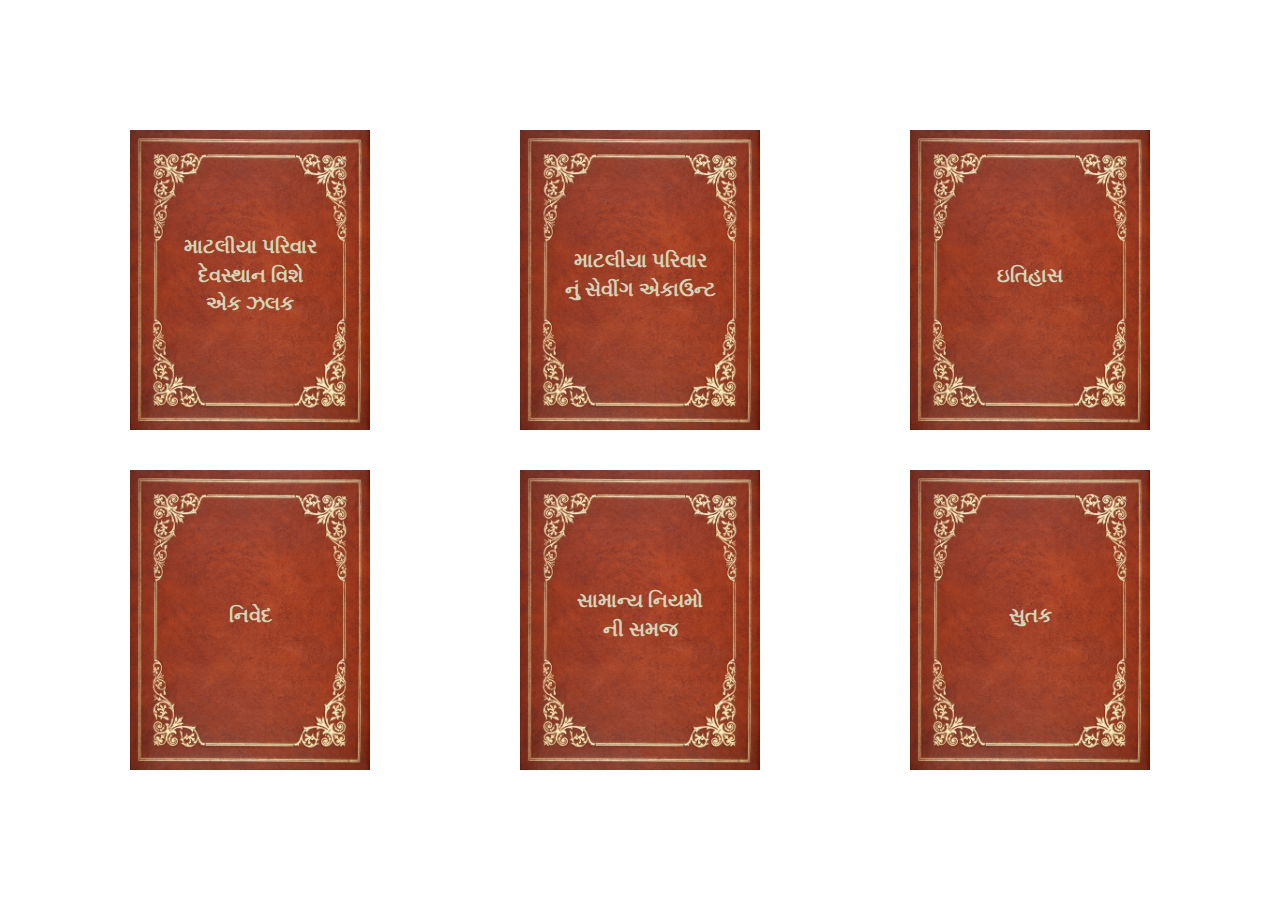
==== navigation.html @ 5955dcc8 "Update for latest changes" ====
<html>

<head>
  <!-- <meta name="viewport" content="width=device-width, initial-scale=1"/> -->
  <link rel="stylesheet" type="text/css" href="https://maxcdn.bootstrapcdn.com/bootstrap/3.3.6/css/bootstrap.min.css">
  <link href="./style.css" rel="stylesheet" />
  <style>
  body {
  text-align: center;
  text-transform: uppercase;
  overflow: hidden;
  }

.box {
  display: flex;
  align-items: center;
  justify-content: center;
  margin: 20px 0;
  padding: 10px;
  height: 30rem;
  color: #c56517;
  font-size: 2rem;
  background: url(./flip/closebook.jpg);
  background-size: contain;
  background-repeat: no-repeat;
  background-position: 50% 50%;
  font-family: 'Baloo Bhai 2', cursive;
}

.container{
  margin: 0;
  position: absolute;
  top: 50%;
  left: 50%;
  -ms-transform: translate(-50%, -50%);
  transform: translate(-50%, -50%);
}

.box a {
  text-decoration: none;
  color: #d4d3b5;
  font-weight: bolder;
}

</style>
</head>
<body>
<div class="container">
  <div class="row">
    
    <div class="col-lg-4 col-sm-6">
      <div class="box">
        <a href="flip/index.html?id=1"><p>માટલીયા પરિવાર </br> દેવસ્થાન વિશે </br> એક ઝલક</p></a>
      </div>
    </div>
    
    <div class="col-lg-4 col-sm-6">
      <div class="box">
        <a href="flip/index.html?id=5"><p>માટલીયા પરિવાર </br> નું સેવીંગ એકાઉન્ટ</p></a>
      </div>
    </div>
    
    <div class="col-lg-4 col-sm-6">
      <div class="box">
        <a href="flip/index.html?id=6"><p>ઇતિહાસ</p></a>
      </div>
    </div>  
 
    <div class="col-lg-4 col-sm-6">
      <div class="box">
        <a href="flip/index.html?id=23"><p>નિવેદ</p></a>
      </div>
    </div>
    
    <div class="col-lg-4 col-sm-6">
      <div class="box">
        <a href="flip/index.html?id=28"><p>સામાન્ય નિયમો </br> ની સમજ</p></a>
      </div>
    </div>
    
    <div class="col-lg-4 col-sm-6">
      <div class="box">
        <a href="flip/index.html?id=30"><p>સુતક</p></a>
      </div>
    </div>  
  </div>
</div>


<script src="https://code.jquery.com/jquery-2.2.4.min.js"></script>
</body>
</html>
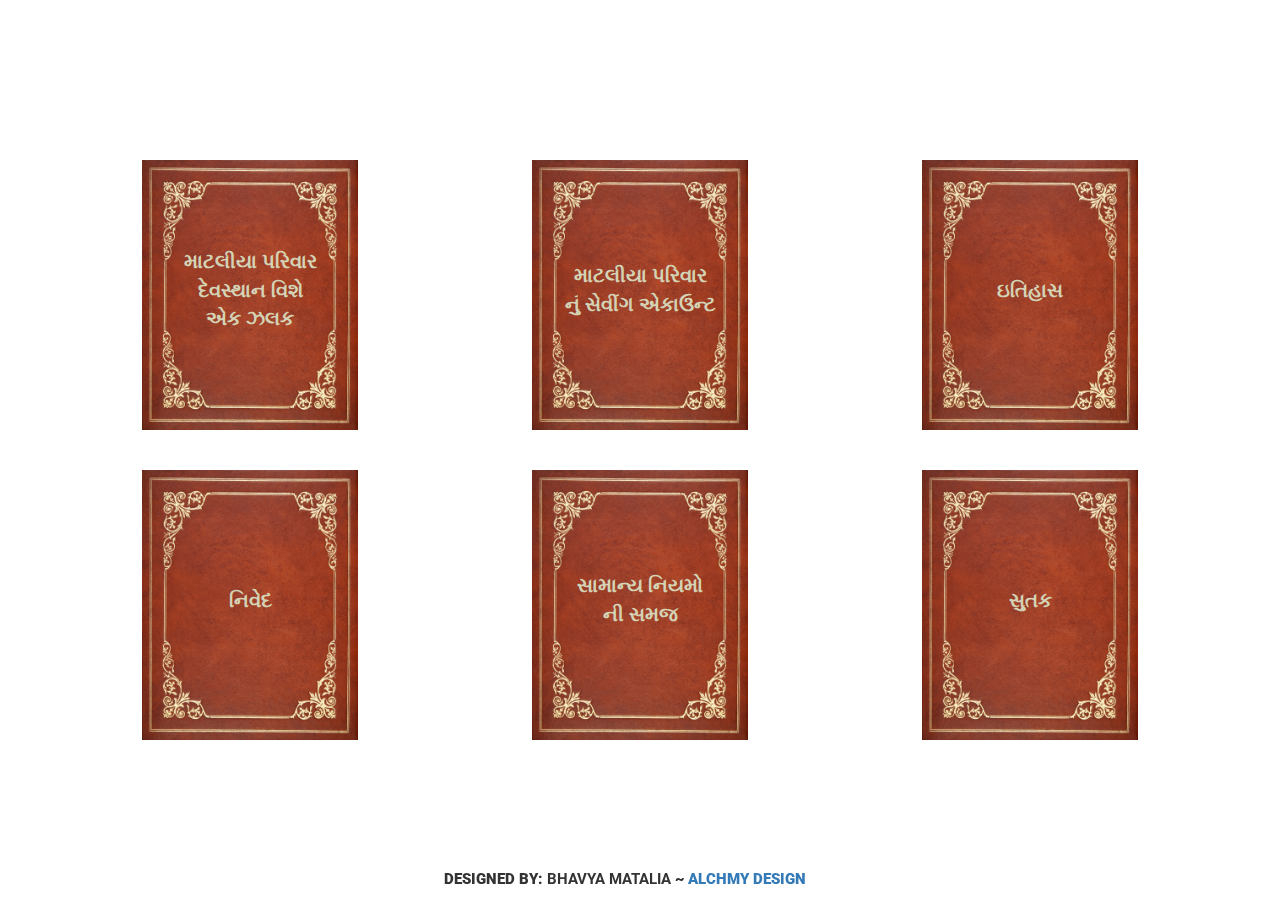
==== commit c6e0d3ff: "Upate for latest changes" ====
--- a/navigation.html
+++ b/navigation.html
@@ -3,6 +3,9 @@
 <head>
   <!-- <meta name="viewport" content="width=device-width, initial-scale=1"/> -->
   <link rel="stylesheet" type="text/css" href="https://maxcdn.bootstrapcdn.com/bootstrap/3.3.6/css/bootstrap.min.css">
+  <link rel="preconnect" href="https://fonts.googleapis.com">
+  <link rel="preconnect" href="https://fonts.gstatic.com" crossorigin>
+  <link href="https://fonts.googleapis.com/css2?family=Roboto:wght@300;500&display=swap" rel="stylesheet">
   <link href="./style.css" rel="stylesheet" />
   <style>
   body {
@@ -17,7 +20,7 @@
   justify-content: center;
   margin: 20px 0;
   padding: 10px;
-  height: 30rem;
+  height: 27rem;
   color: #c56517;
   font-size: 2rem;
   background: url(./flip/closebook.jpg);
@@ -36,10 +39,29 @@
   transform: translate(-50%, -50%);
 }
 
-.box a {
-  text-decoration: none;
+a {
+text-decoration: none; 
+}
+
+a p{
   color: #d4d3b5;
   font-weight: bolder;
+}
+
+a:hover {
+  text-decoration: none;
+}
+
+.footer {
+  position: fixed;
+  bottom: 0;
+  text-align: center;
+  justify-content: center;
+  left: 50%;
+  transform: translate(-50%, 0);
+  font-family: 'Roboto', sans-serif;
+  font-weight: 900;
+  font-size: 1.5rem;
 }
 
 </style>
@@ -49,42 +71,57 @@
   <div class="row">
     
     <div class="col-lg-4 col-sm-6">
+      <a href="flip/index.html?id=1">
       <div class="box">
-        <a href="flip/index.html?id=1"><p>માટલીયા પરિવાર </br> દેવસ્થાન વિશે </br> એક ઝલક</p></a>
+        <p>માટલીયા પરિવાર </br> દેવસ્થાન વિશે </br> એક ઝલક</p>
       </div>
+      </a>
     </div>
     
     <div class="col-lg-4 col-sm-6">
+      <a href="flip/index.html?id=5">
       <div class="box">
-        <a href="flip/index.html?id=5"><p>માટલીયા પરિવાર </br> નું સેવીંગ એકાઉન્ટ</p></a>
+        <p>માટલીયા પરિવાર </br> નું સેવીંગ એકાઉન્ટ</p>
       </div>
+      </a>
+    </div>
+
+    <div class="col-lg-4 col-sm-6">
+      <a href="flip/index.html?id=6">
+      <div class="box">
+        <p>ઇતિહાસ</p>
+      </div>
+    </a>
+    </div>  
+ 
+    <div class="col-lg-4 col-sm-6">
+      <a href="flip/index.html?id=23">
+      <div class="box">
+        <p>નિવેદ</p>
+      </div>
+      </a>
     </div>
     
     <div class="col-lg-4 col-sm-6">
+      <a href="flip/index.html?id=28">
       <div class="box">
-        <a href="flip/index.html?id=6"><p>ઇતિહાસ</p></a>
+        <p>સામાન્ય નિયમો </br> ની સમજ</p>
       </div>
-    </div>  
- 
-    <div class="col-lg-4 col-sm-6">
-      <div class="box">
-        <a href="flip/index.html?id=23"><p>નિવેદ</p></a>
-      </div>
+      </a>
     </div>
     
     <div class="col-lg-4 col-sm-6">
+      <a href="flip/index.html?id=30">
       <div class="box">
-        <a href="flip/index.html?id=28"><p>સામાન્ય નિયમો </br> ની સમજ</p></a>
+        <p>સુતક</p>
       </div>
-    </div>
-    
-    <div class="col-lg-4 col-sm-6">
-      <div class="box">
-        <a href="flip/index.html?id=30"><p>સુતક</p></a>
-      </div>
+      </a>
     </div>  
   </div>
 </div>
+  <div class="row footer">
+    <p>Designed By: <b>Bhavya Matalia</b> ~ <a href="https://alchemydesign.in/">Alchmy Design</a></p>
+  </div>
 
 
 <script src="https://code.jquery.com/jquery-2.2.4.min.js"></script>
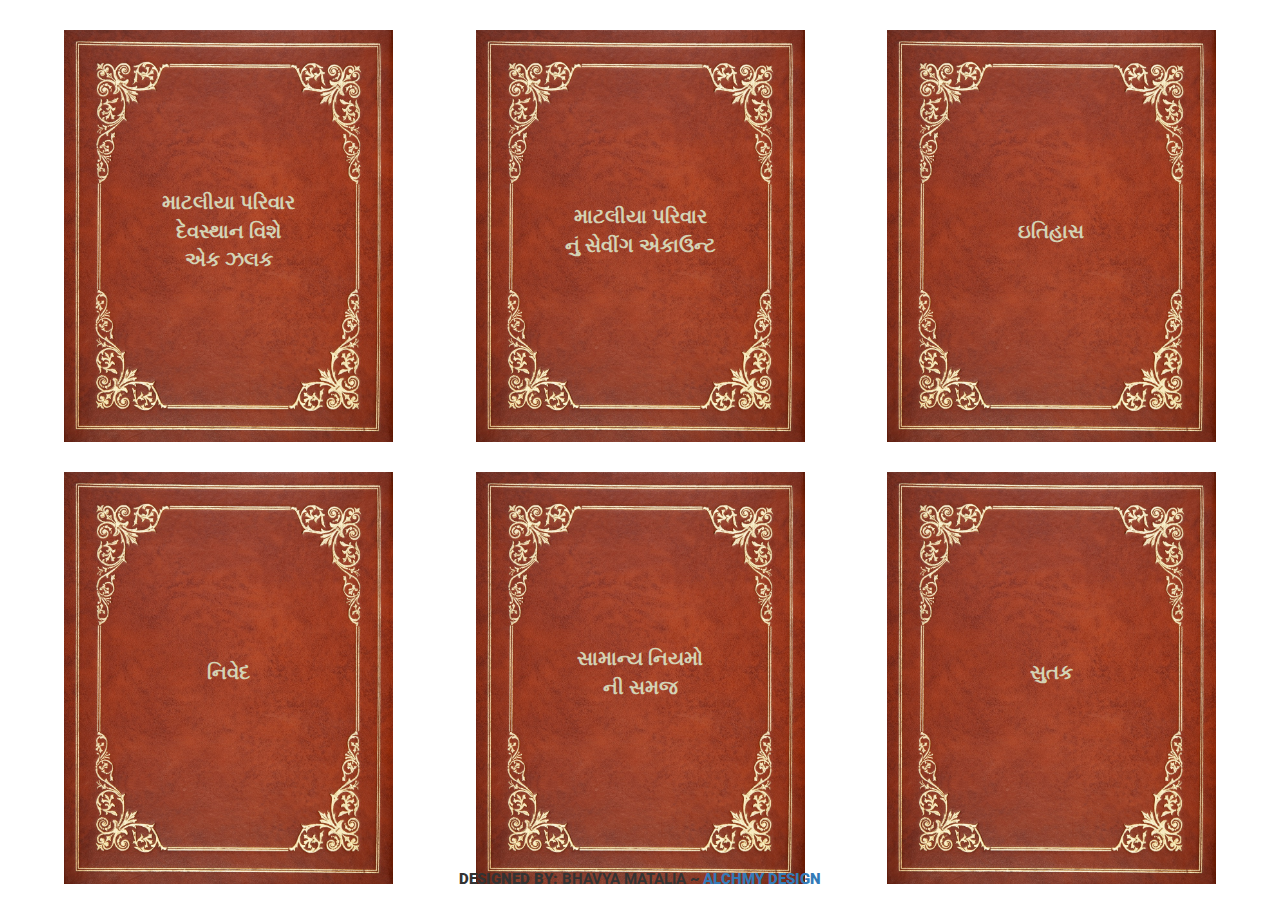
==== commit bfdf0936: "Update styles for mobile view" ====
--- a/navigation.html
+++ b/navigation.html
@@ -1,129 +1,163 @@
 <html>
+  <head>
+    <meta name="viewport" content="width=device-width, initial-scale=1" />
+    <link
+      rel="stylesheet"
+      type="text/css"
+      href="https://maxcdn.bootstrapcdn.com/bootstrap/3.3.6/css/bootstrap.min.css"
+    />
+    <link rel="preconnect" href="https://fonts.googleapis.com" />
+    <link rel="preconnect" href="https://fonts.gstatic.com" crossorigin />
+    <link
+      href="https://fonts.googleapis.com/css2?family=Roboto:wght@300;500&display=swap"
+      rel="stylesheet"
+    />
+    <link href="./style.css" rel="stylesheet" />
+    <style>
+      body {
+        text-align: center;
+        text-transform: uppercase;
+        overflow: hidden;
+        display: flex;
+        flex-direction: column;
+        height: 100vh;
+      }
 
-<head>
-  <!-- <meta name="viewport" content="width=device-width, initial-scale=1"/> -->
-  <link rel="stylesheet" type="text/css" href="https://maxcdn.bootstrapcdn.com/bootstrap/3.3.6/css/bootstrap.min.css">
-  <link rel="preconnect" href="https://fonts.googleapis.com">
-  <link rel="preconnect" href="https://fonts.gstatic.com" crossorigin>
-  <link href="https://fonts.googleapis.com/css2?family=Roboto:wght@300;500&display=swap" rel="stylesheet">
-  <link href="./style.css" rel="stylesheet" />
-  <style>
-  body {
-  text-align: center;
-  text-transform: uppercase;
-  overflow: hidden;
-  }
+      .box {
+        display: flex;
+        align-items: center;
+        justify-content: center;
+        padding: 10px;
+        height: 100%;
+        color: #c56517;
+        font-size: 1.5rem;
+        background: url(./flip/closebook.jpg);
+        background-size: contain;
+        background-repeat: no-repeat;
+        background-position: 50% 50%;
+        font-family: "Baloo Bhai 2", cursive;
+      }
 
-.box {
-  display: flex;
-  align-items: center;
-  justify-content: center;
-  margin: 20px 0;
-  padding: 10px;
-  height: 27rem;
-  color: #c56517;
-  font-size: 2rem;
-  background: url(./flip/closebook.jpg);
-  background-size: contain;
-  background-repeat: no-repeat;
-  background-position: 50% 50%;
-  font-family: 'Baloo Bhai 2', cursive;
-}
+      .wrapper {
+        flex-grow: 1;
+        justify-content: space-evenly;
+        align-content: space-evenly;
+        display: flex;
+        flex-wrap: wrap;
+        padding: 0 15px;
+        margin: 15px 0;
+      }
 
-.container{
-  margin: 0;
-  position: absolute;
-  top: 50%;
-  left: 50%;
-  -ms-transform: translate(-50%, -50%);
-  transform: translate(-50%, -50%);
-}
+      .box-wrapper {
+        width: 44%;
+        height: calc(30% - 7.5px);
+        margin: 15px 10px;
+      }
 
-a {
-text-decoration: none; 
-}
+      .box-wrapper a {
+        display: block;
+      }
 
-a p{
-  color: #d4d3b5;
-  font-weight: bolder;
-}
+      a {
+        text-decoration: none;
+        height: 100%;
+      }
 
-a:hover {
-  text-decoration: none;
-}
+      a p {
+        color: #d4d3b5;
+        font-weight: bolder;
+      }
 
-.footer {
-  position: fixed;
-  bottom: 0;
-  text-align: center;
-  justify-content: center;
-  left: 50%;
-  transform: translate(-50%, 0);
-  font-family: 'Roboto', sans-serif;
-  font-weight: 900;
-  font-size: 1.5rem;
-}
+      a:hover {
+        text-decoration: none;
+      }
 
-</style>
-</head>
-<body>
-<div class="container">
-  <div class="row">
-    
-    <div class="col-lg-4 col-sm-6">
-      <a href="flip/index.html?id=1">
-      <div class="box">
-        <p>માટલીયા પરિવાર </br> દેવસ્થાન વિશે </br> એક ઝલક</p>
+      .footer {
+        text-align: center;
+        font-family: "Roboto", sans-serif;
+        font-weight: 900;
+        font-size: 1.5rem;
+      }
+
+      @media only screen and (min-width: 1024px) {
+        .box-wrapper {
+          width: 30%;
+          height: calc(50% - 7.5px);
+          margin: 15px 10px;
+        }
+        .box {
+          font-size: 2rem;
+        }
+      }
+    </style>
+  </head>
+  <body>
+    <div class="wrapper">
+      <div class="box-wrapper">
+        <a href="flip/index.html?id=1">
+          <div class="box">
+            <p>
+              માટલીયા પરિવાર <br />
+              દેવસ્થાન વિશે <br />
+              એક ઝલક
+            </p>
+          </div>
+        </a>
       </div>
-      </a>
+
+      <div class="box-wrapper">
+        <a href="flip/index.html?id=5">
+          <div class="box">
+            <p>
+              માટલીયા પરિવાર <br />
+              નું સેવીંગ એકાઉન્ટ
+            </p>
+          </div>
+        </a>
+      </div>
+
+      <div class="box-wrapper">
+        <a href="flip/index.html?id=6">
+          <div class="box">
+            <p>ઇતિહાસ</p>
+          </div>
+        </a>
+      </div>
+
+      <div class="box-wrapper">
+        <a href="flip/index.html?id=23">
+          <div class="box">
+            <p>નિવેદ</p>
+          </div>
+        </a>
+      </div>
+
+      <div class="box-wrapper">
+        <a href="flip/index.html?id=28">
+          <div class="box">
+            <p>
+              સામાન્ય નિયમો <br />
+              ની સમજ
+            </p>
+          </div>
+        </a>
+      </div>
+
+      <div class="box-wrapper">
+        <a href="flip/index.html?id=30">
+          <div class="box">
+            <p>સુતક</p>
+          </div>
+        </a>
+      </div>
     </div>
-    
-    <div class="col-lg-4 col-sm-6">
-      <a href="flip/index.html?id=5">
-      <div class="box">
-        <p>માટલીયા પરિવાર </br> નું સેવીંગ એકાઉન્ટ</p>
-      </div>
-      </a>
+    <div class="footer">
+      <p>
+        Designed By: <b>Bhavya Matalia</b> ~
+        <a href="https://alchemydesign.in/">Alchmy Design</a>
+      </p>
     </div>
 
-    <div class="col-lg-4 col-sm-6">
-      <a href="flip/index.html?id=6">
-      <div class="box">
-        <p>ઇતિહાસ</p>
-      </div>
-    </a>
-    </div>  
- 
-    <div class="col-lg-4 col-sm-6">
-      <a href="flip/index.html?id=23">
-      <div class="box">
-        <p>નિવેદ</p>
-      </div>
-      </a>
-    </div>
-    
-    <div class="col-lg-4 col-sm-6">
-      <a href="flip/index.html?id=28">
-      <div class="box">
-        <p>સામાન્ય નિયમો </br> ની સમજ</p>
-      </div>
-      </a>
-    </div>
-    
-    <div class="col-lg-4 col-sm-6">
-      <a href="flip/index.html?id=30">
-      <div class="box">
-        <p>સુતક</p>
-      </div>
-      </a>
-    </div>  
-  </div>
-</div>
-  <div class="row footer">
-    <p>Designed By: <b>Bhavya Matalia</b> ~ <a href="https://alchemydesign.in/">Alchmy Design</a></p>
-  </div>
-
-
-<script src="https://code.jquery.com/jquery-2.2.4.min.js"></script>
-</body>
-</html>+    <script src="https://code.jquery.com/jquery-2.2.4.min.js"></script>
+  </body>
+</html>
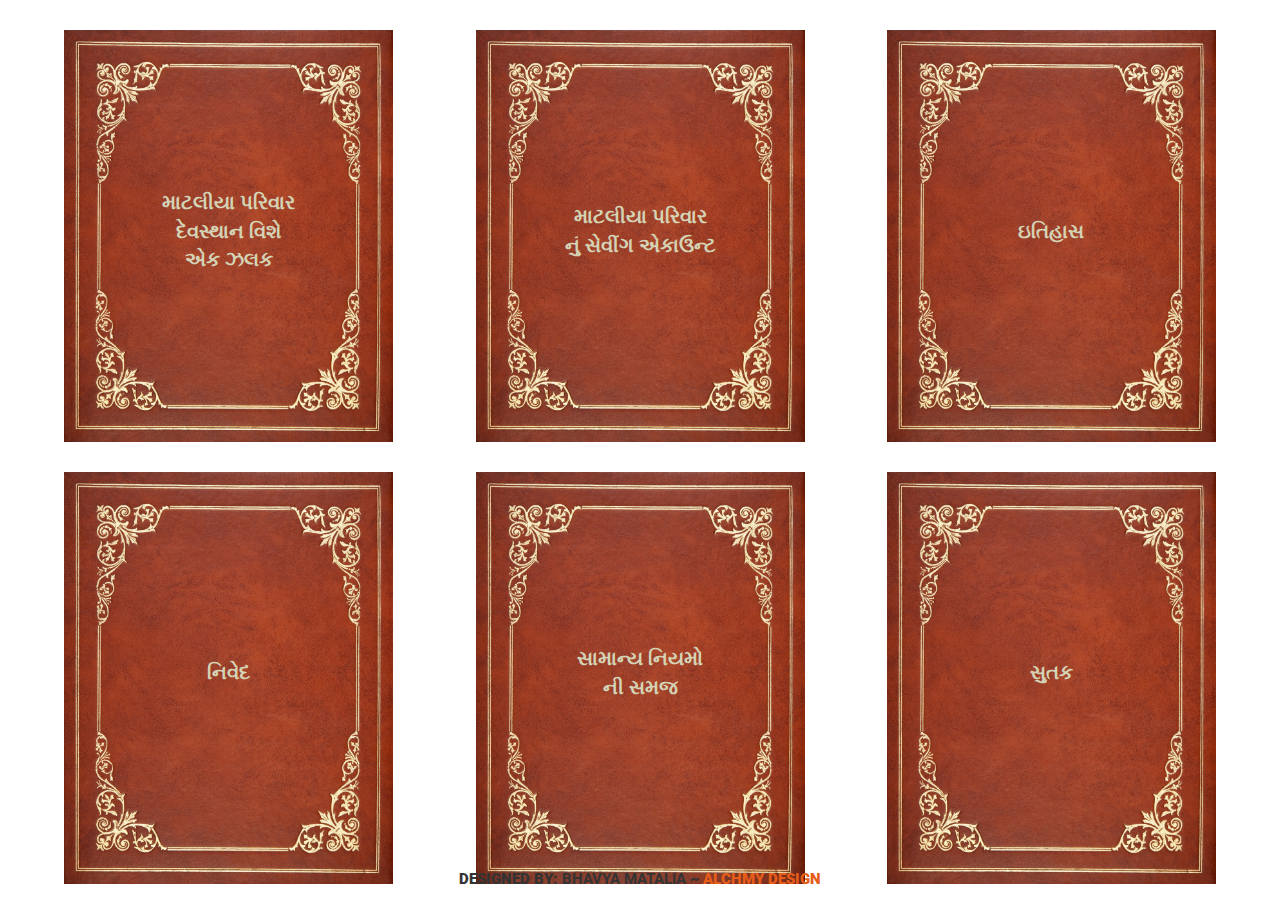
==== commit e36b5751: "update for latest changes" ====
--- a/navigation.html
+++ b/navigation.html
@@ -21,7 +21,9 @@
         display: flex;
         flex-direction: column;
         height: 100vh;
+        -webkit-overflow-scrolling: touch;
       }
+
 
       .box {
         display: flex;
@@ -30,7 +32,7 @@
         padding: 10px;
         height: 100%;
         color: #c56517;
-        font-size: 1.5rem;
+        font-size: 1rem;
         background: url(./flip/closebook.jpg);
         background-size: contain;
         background-repeat: no-repeat;
@@ -61,6 +63,7 @@
       a {
         text-decoration: none;
         height: 100%;
+        color: rgb(230, 92, 24);
       }
 
       a p {
@@ -77,6 +80,7 @@
         font-family: "Roboto", sans-serif;
         font-weight: 900;
         font-size: 1.5rem;
+        margin-bottom: 2rem;
       }
 
       @media only screen and (min-width: 1024px) {
@@ -88,6 +92,11 @@
         .box {
           font-size: 2rem;
         }
+
+        .footer {
+          margin-bottom: 0;
+        }
+
       }
     </style>
   </head>
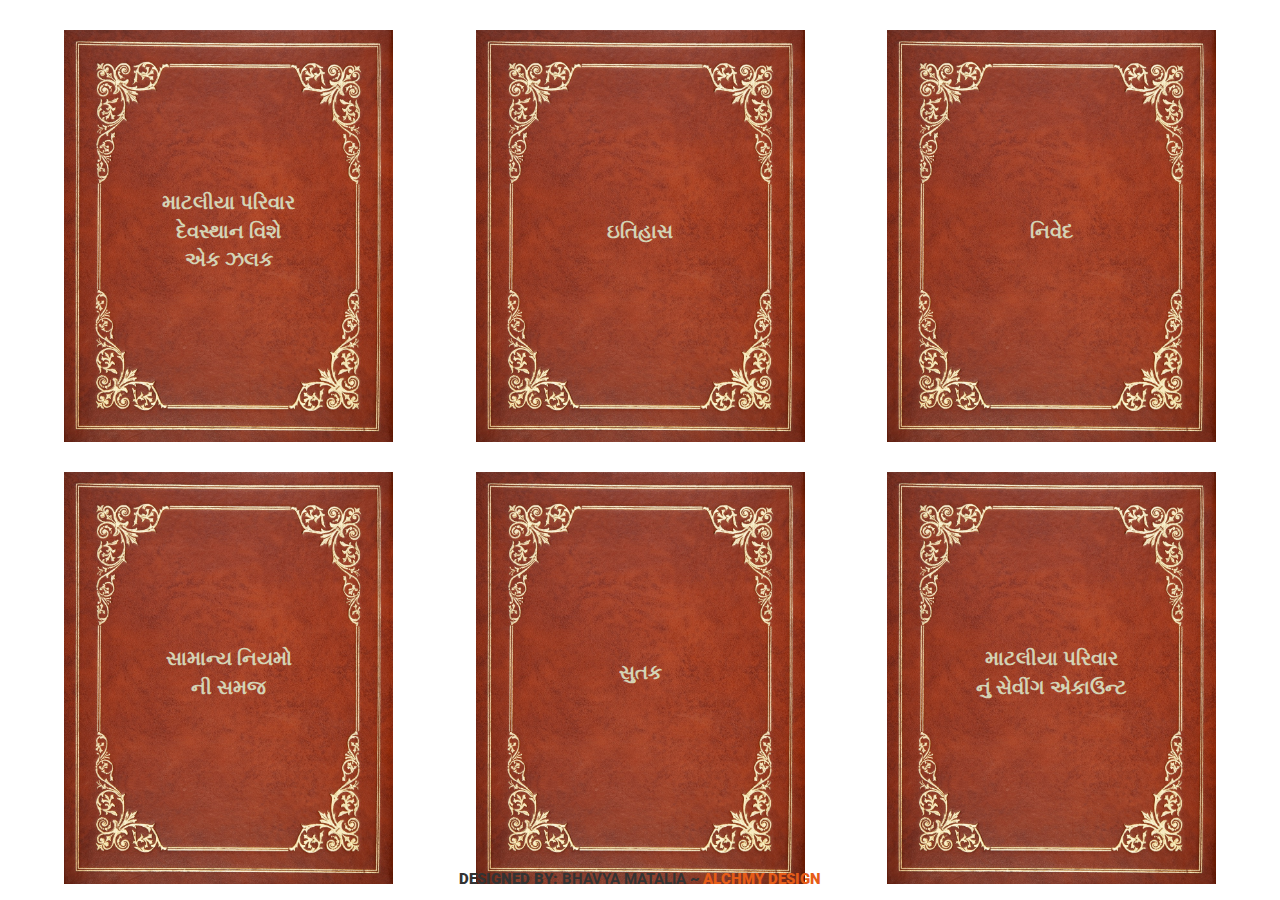
==== commit 62aef3c3: "Updat for latest changes" ====
--- a/navigation.html
+++ b/navigation.html
@@ -103,7 +103,7 @@
   <body>
     <div class="wrapper">
       <div class="box-wrapper">
-        <a href="flip/index.html?id=1">
+        <a href="flip/mataliaparivardevasthannizalak.html">
           <div class="box">
             <p>
               માટલીયા પરિવાર <br />
@@ -115,18 +115,7 @@
       </div>
 
       <div class="box-wrapper">
-        <a href="flip/index.html?id=5">
-          <div class="box">
-            <p>
-              માટલીયા પરિવાર <br />
-              નું સેવીંગ એકાઉન્ટ
-            </p>
-          </div>
-        </a>
-      </div>
-
-      <div class="box-wrapper">
-        <a href="flip/index.html?id=6">
+        <a href="flip/itihas.html">
           <div class="box">
             <p>ઇતિહાસ</p>
           </div>
@@ -134,7 +123,7 @@
       </div>
 
       <div class="box-wrapper">
-        <a href="flip/index.html?id=23">
+        <a href="flip/nived.html">
           <div class="box">
             <p>નિવેદ</p>
           </div>
@@ -142,7 +131,7 @@
       </div>
 
       <div class="box-wrapper">
-        <a href="flip/index.html?id=28">
+        <a href="flip/samaniyaniyamnisamaj.html">
           <div class="box">
             <p>
               સામાન્ય નિયમો <br />
@@ -153,12 +142,24 @@
       </div>
 
       <div class="box-wrapper">
-        <a href="flip/index.html?id=30">
+        <a href="flip/sutak.html">
           <div class="box">
             <p>સુતક</p>
           </div>
         </a>
       </div>
+
+      <div class="box-wrapper">
+        <a href="flip/savingaccount.html">
+          <div class="box">
+            <p>
+              માટલીયા પરિવાર <br />
+              નું સેવીંગ એકાઉન્ટ
+            </p>
+          </div>
+        </a>
+      </div>
+
     </div>
     <div class="footer">
       <p>
